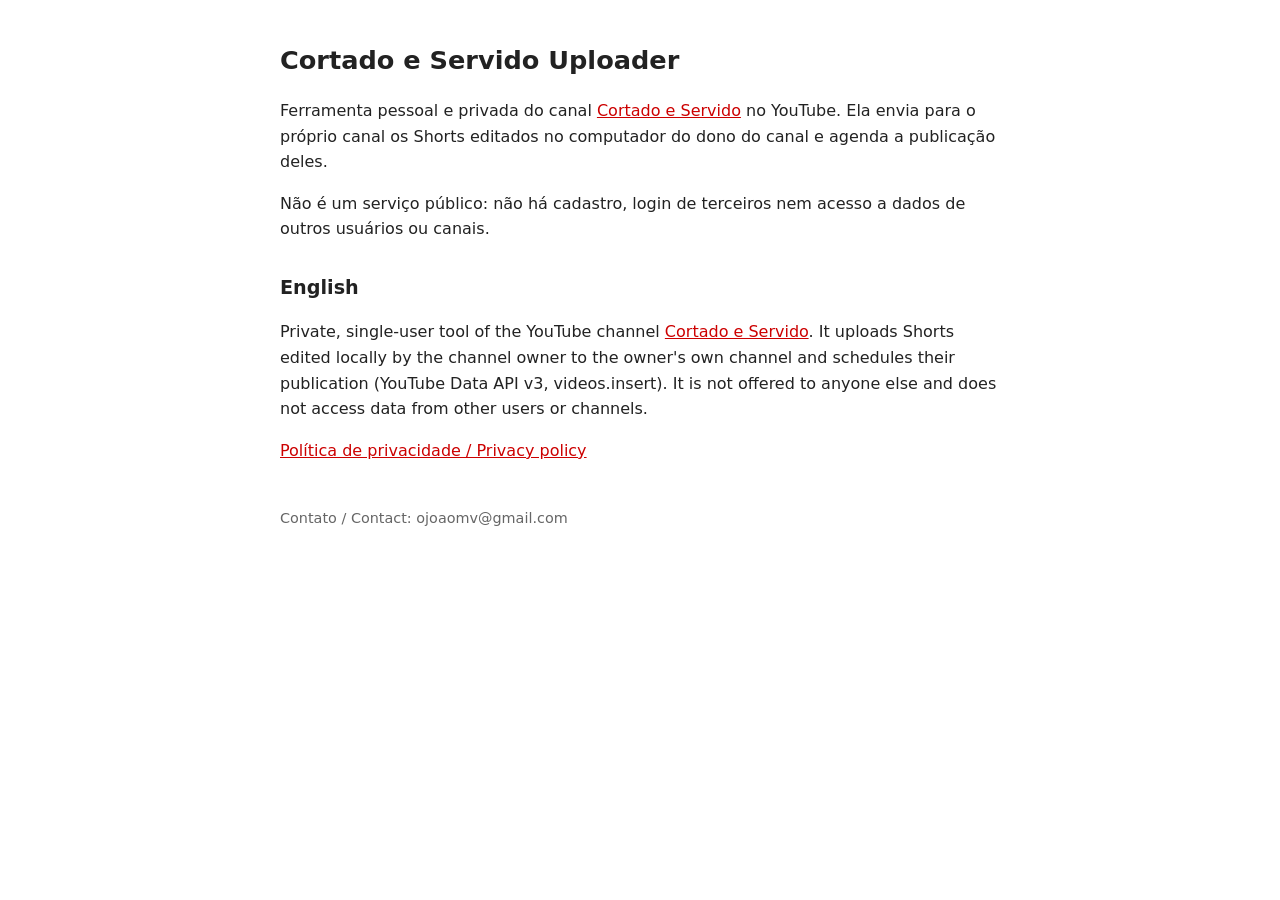
==== index.html @ 006b84f2 "Página e política de privacidade" ====
<!doctype html><html lang="pt-BR"><head><meta charset="utf-8"><meta name="viewport" content="width=device-width,initial-scale=1">
<title>Cortado e Servido Uploader</title><link rel="stylesheet" href="style.css"></head><body>
<h1>Cortado e Servido Uploader</h1>
<p>Ferramenta pessoal e privada do canal <a href="https://www.youtube.com/@cortadoeservido">Cortado e Servido</a> no YouTube.
Ela envia para o próprio canal os Shorts editados no computador do dono do canal e agenda a publicação deles.</p>
<p>Não é um serviço público: não há cadastro, login de terceiros nem acesso a dados de outros usuários ou canais.</p>
<h2>English</h2>
<p>Private, single-user tool of the YouTube channel <a href="https://www.youtube.com/@cortadoeservido">Cortado e Servido</a>.
It uploads Shorts edited locally by the channel owner to the owner's own channel and schedules their publication
(YouTube Data API v3, videos.insert). It is not offered to anyone else and does not access data from other users or channels.</p>
<p><a href="privacidade.html">Política de privacidade / Privacy policy</a></p>
<footer>Contato / Contact: ojoaomv@gmail.com</footer></body></html>
---- style.css ----
body{font-family:system-ui,sans-serif;max-width:720px;margin:40px auto;padding:0 16px;line-height:1.6;color:#222;background:#fff}
h1{font-size:1.6em}h2{font-size:1.2em;margin-top:1.6em}a{color:#c00}footer{margin-top:3em;font-size:.9em;color:#666}
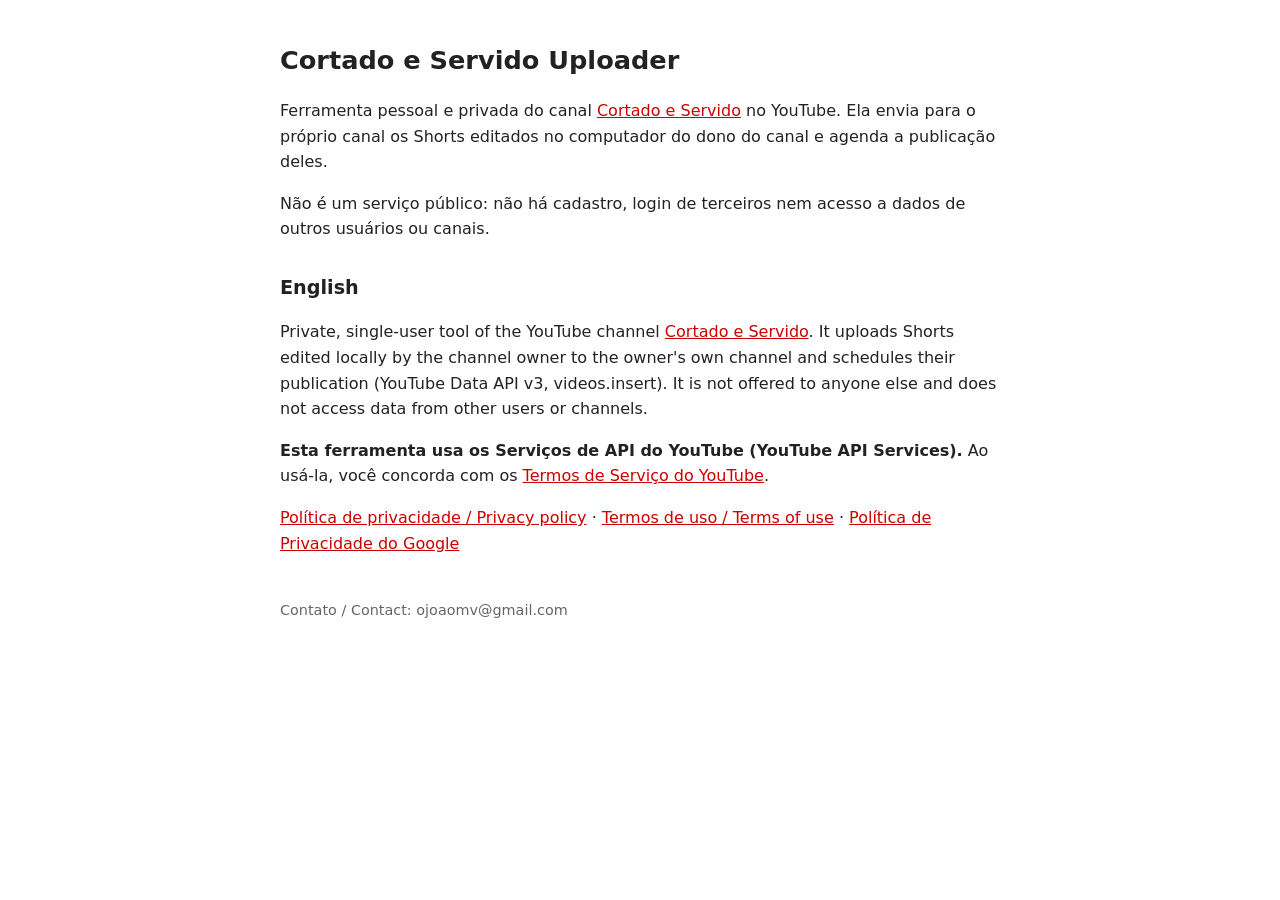
==== commit 300c174d: "Termos de uso e menção aos Serviços de API do YouTube" ====
--- a/index.html
+++ b/index.html
@@ -8,5 +8,8 @@
 <p>Private, single-user tool of the YouTube channel <a href="https://www.youtube.com/@cortadoeservido">Cortado e Servido</a>.
 It uploads Shorts edited locally by the channel owner to the owner's own channel and schedules their publication
 (YouTube Data API v3, videos.insert). It is not offered to anyone else and does not access data from other users or channels.</p>
-<p><a href="privacidade.html">Política de privacidade / Privacy policy</a></p>
+<p><strong>Esta ferramenta usa os Serviços de API do YouTube (YouTube API Services).</strong>
+Ao usá-la, você concorda com os <a href="https://www.youtube.com/t/terms">Termos de Serviço do YouTube</a>.</p>
+<p><a href="privacidade.html">Política de privacidade / Privacy policy</a> · <a href="termos.html">Termos de uso / Terms of use</a>
+· <a href="https://policies.google.com/privacy">Política de Privacidade do Google</a></p>
 <footer>Contato / Contact: ojoaomv@gmail.com</footer></body></html>
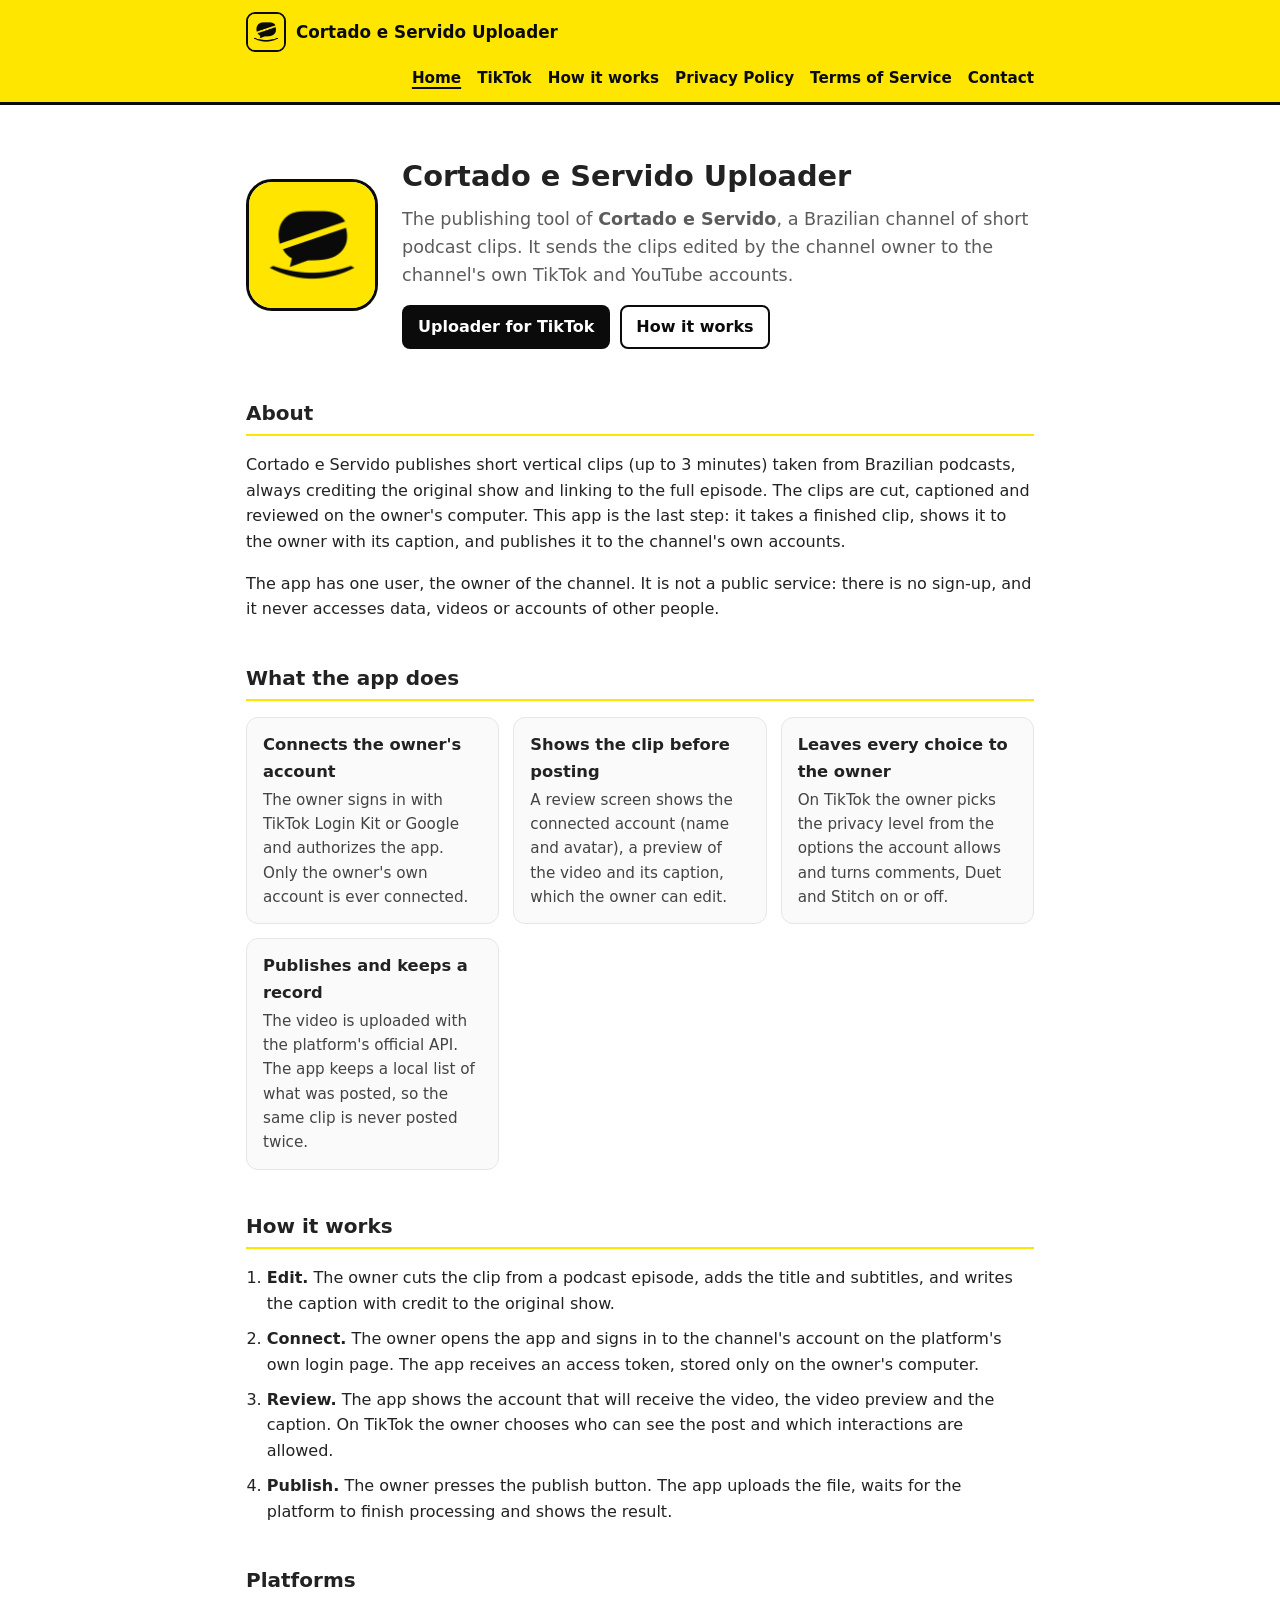
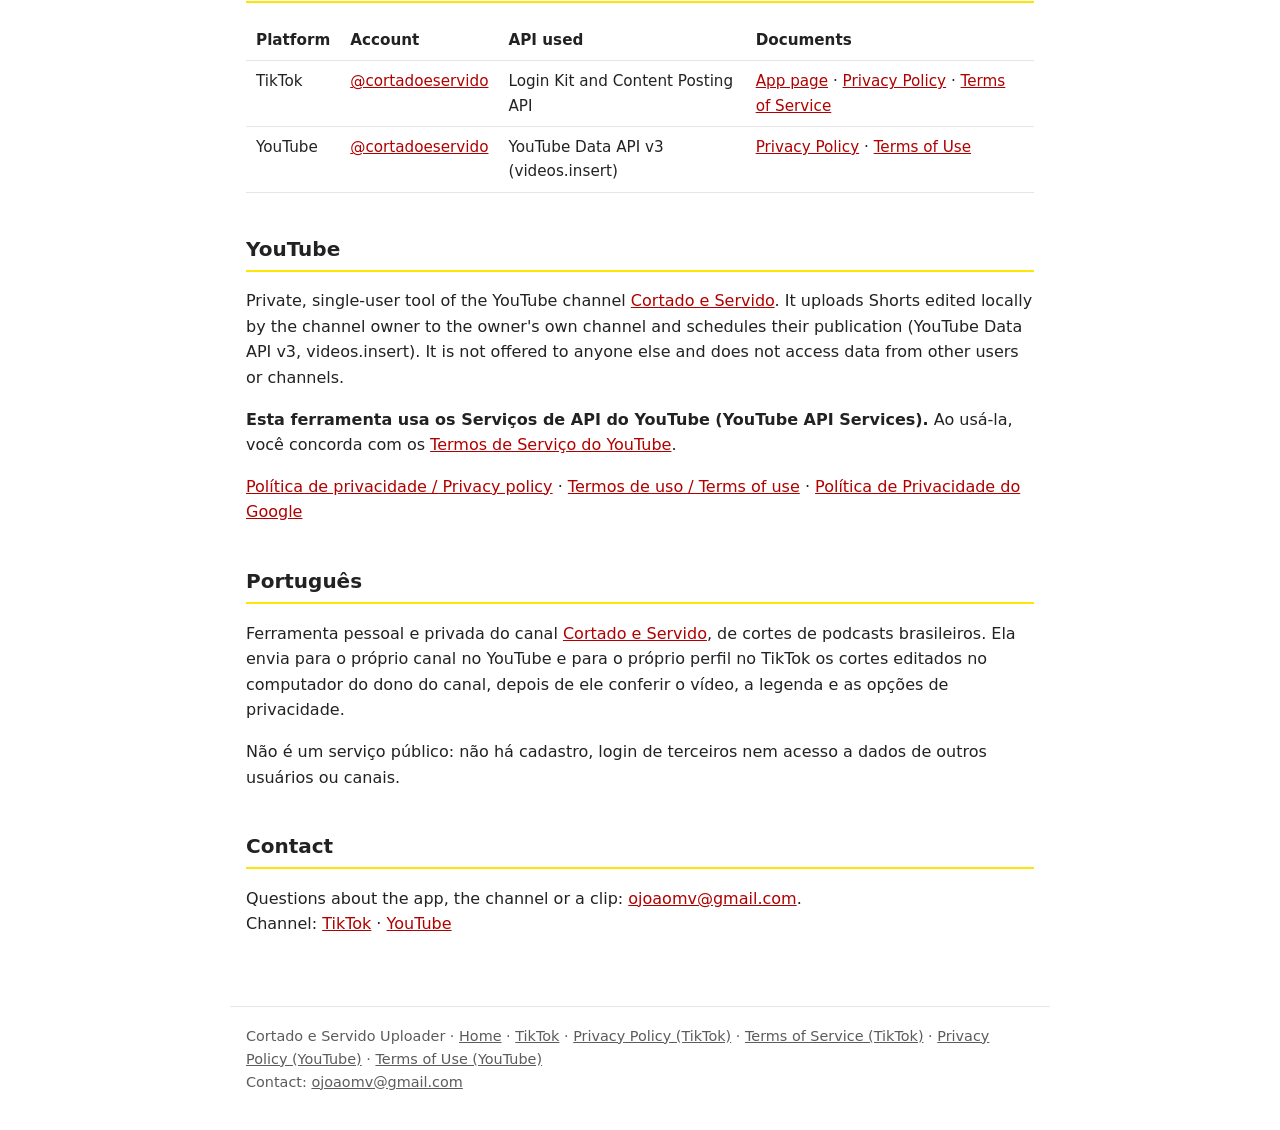
==== commit 58f48e61: "Site completo com o ícone do app: favicon, cabeçalho e páginas ampliadas (reprovação da auditoria do" ====
--- a/index.html
+++ b/index.html
@@ -1,10 +1,44 @@
-<!doctype html><html lang="pt-BR"><head><meta charset="utf-8"><meta name="viewport" content="width=device-width,initial-scale=1">
-<title>Cortado e Servido Uploader</title><link rel="stylesheet" href="style.css"></head><body>
-<h1>Cortado e Servido Uploader</h1>
-<p>Ferramenta pessoal e privada do canal <a href="https://www.youtube.com/@cortadoeservido">Cortado e Servido</a> no YouTube.
-Ela envia para o próprio canal os Shorts editados no computador do dono do canal e agenda a publicação deles.</p>
-<p>Não é um serviço público: não há cadastro, login de terceiros nem acesso a dados de outros usuários ou canais.</p>
-<h2>English</h2>
+<!doctype html><html lang="en"><head><meta charset="utf-8"><meta name="viewport" content="width=device-width,initial-scale=1">
+<title>Cortado e Servido Uploader</title><meta name="description" content="Cortado e Servido Uploader: the publishing tool of the Cortado e Servido podcast clips channel for TikTok and YouTube."><link rel="icon" href="favicon.ico" sizes="any"><link rel="icon" type="image/png" sizes="32x32" href="favicon-32.png"><link rel="apple-touch-icon" href="apple-touch-icon.png"><link rel="stylesheet" href="style.css"></head><body>
+<header class="topo"><div class="dentro"><a class="marca" href="index.html"><img src="icon-512.png" alt="Cortado e Servido Uploader icon" width="40" height="40">Cortado e Servido Uploader</a><nav><a href="index.html" aria-current="page">Home</a><a href="tiktok.html">TikTok</a><a href="index.html#how">How it works</a><a href="tiktok-privacidade.html">Privacy Policy</a><a href="tiktok-termos.html">Terms of Service</a><a href="index.html#contact">Contact</a></nav></div></header>
+<main>
+<section class="capa"><img src="icon-512.png" alt="Cortado e Servido Uploader app icon" width="132" height="132">
+<div><h1>Cortado e Servido Uploader</h1>
+<p class="sub">The publishing tool of <strong>Cortado e Servido</strong>, a Brazilian channel of short podcast clips.
+It sends the clips edited by the channel owner to the channel's own TikTok and YouTube accounts.</p>
+<div class="botoes"><a class="botao" href="tiktok.html">Uploader for TikTok</a><a class="botao claro" href="#how">How it works</a></div></div></section>
+
+<h2 id="about">About</h2>
+<p>Cortado e Servido publishes short vertical clips (up to 3 minutes) taken from Brazilian podcasts, always crediting the original
+show and linking to the full episode. The clips are cut, captioned and reviewed on the owner's computer. This app is the last step:
+it takes a finished clip, shows it to the owner with its caption, and publishes it to the channel's own accounts.</p>
+<p>The app has one user, the owner of the channel. It is not a public service: there is no sign-up, and it never accesses
+data, videos or accounts of other people.</p>
+
+<h2 id="features">What the app does</h2>
+<ul class="grade">
+<li><h3>Connects the owner's account</h3><p>The owner signs in with TikTok Login Kit or Google and authorizes the app. Only the owner's own account is ever connected.</p></li>
+<li><h3>Shows the clip before posting</h3><p>A review screen shows the connected account (name and avatar), a preview of the video and its caption, which the owner can edit.</p></li>
+<li><h3>Leaves every choice to the owner</h3><p>On TikTok the owner picks the privacy level from the options the account allows and turns comments, Duet and Stitch on or off.</p></li>
+<li><h3>Publishes and keeps a record</h3><p>The video is uploaded with the platform's official API. The app keeps a local list of what was posted, so the same clip is never posted twice.</p></li>
+</ul>
+
+<h2 id="how">How it works</h2>
+<ol class="passos">
+<li><strong>Edit.</strong> The owner cuts the clip from a podcast episode, adds the title and subtitles, and writes the caption with credit to the original show.</li>
+<li><strong>Connect.</strong> The owner opens the app and signs in to the channel's account on the platform's own login page. The app receives an access token, stored only on the owner's computer.</li>
+<li><strong>Review.</strong> The app shows the account that will receive the video, the video preview and the caption. On TikTok the owner chooses who can see the post and which interactions are allowed.</li>
+<li><strong>Publish.</strong> The owner presses the publish button. The app uploads the file, waits for the platform to finish processing and shows the result.</li>
+</ol>
+
+<h2 id="platforms">Platforms</h2>
+<table><tr><th>Platform</th><th>Account</th><th>API used</th><th>Documents</th></tr>
+<tr><td>TikTok</td><td><a href="https://www.tiktok.com/@cortadoeservido">@cortadoeservido</a></td><td>Login Kit and Content Posting API</td>
+<td><a href="tiktok.html">App page</a> · <a href="tiktok-privacidade.html">Privacy Policy</a> · <a href="tiktok-termos.html">Terms of Service</a></td></tr>
+<tr><td>YouTube</td><td><a href="https://www.youtube.com/@cortadoeservido">@cortadoeservido</a></td><td>YouTube Data API v3 (videos.insert)</td>
+<td><a href="privacidade.html">Privacy Policy</a> · <a href="termos.html">Terms of Use</a></td></tr></table>
+
+<h2 id="youtube">YouTube</h2>
 <p>Private, single-user tool of the YouTube channel <a href="https://www.youtube.com/@cortadoeservido">Cortado e Servido</a>.
 It uploads Shorts edited locally by the channel owner to the owner's own channel and schedules their publication
 (YouTube Data API v3, videos.insert). It is not offered to anyone else and does not access data from other users or channels.</p>
@@ -12,4 +46,15 @@
 Ao usá-la, você concorda com os <a href="https://www.youtube.com/t/terms">Termos de Serviço do YouTube</a>.</p>
 <p><a href="privacidade.html">Política de privacidade / Privacy policy</a> · <a href="termos.html">Termos de uso / Terms of use</a>
 · <a href="https://policies.google.com/privacy">Política de Privacidade do Google</a></p>
-<footer>Contato / Contact: ojoaomv@gmail.com</footer></body></html>
+
+<h2 id="pt">Português</h2>
+<p>Ferramenta pessoal e privada do canal <a href="https://www.youtube.com/@cortadoeservido">Cortado e Servido</a>, de cortes de podcasts brasileiros.
+Ela envia para o próprio canal no YouTube e para o próprio perfil no TikTok os cortes editados no computador do dono do canal, depois de ele
+conferir o vídeo, a legenda e as opções de privacidade.</p>
+<p>Não é um serviço público: não há cadastro, login de terceiros nem acesso a dados de outros usuários ou canais.</p>
+
+<h2 id="contact">Contact</h2>
+<p>Questions about the app, the channel or a clip: <a href="mailto:ojoaomv@gmail.com">ojoaomv@gmail.com</a>.<br>
+Channel: <a href="https://www.tiktok.com/@cortadoeservido">TikTok</a> · <a href="https://www.youtube.com/@cortadoeservido">YouTube</a></p>
+</main>
+<footer>Cortado e Servido Uploader · <a href="index.html">Home</a> · <a href="tiktok.html">TikTok</a> · <a href="tiktok-privacidade.html">Privacy Policy (TikTok)</a> · <a href="tiktok-termos.html">Terms of Service (TikTok)</a> · <a href="privacidade.html">Privacy Policy (YouTube)</a> · <a href="termos.html">Terms of Use (YouTube)</a><br>Contact: <a href="mailto:ojoaomv@gmail.com">ojoaomv@gmail.com</a></footer></body></html>
--- a/style.css
+++ b/style.css
@@ -1,2 +1,32 @@
-body{font-family:system-ui,sans-serif;max-width:720px;margin:40px auto;padding:0 16px;line-height:1.6;color:#222;background:#fff}
-h1{font-size:1.6em}h2{font-size:1.2em;margin-top:1.6em}a{color:#c00}footer{margin-top:3em;font-size:.9em;color:#666}
+:root{--amarelo:#ffe600;--preto:#0b0b0b;--cinza:#5c5c5c;--linha:#e6e6e6}
+*{box-sizing:border-box}
+body{font-family:system-ui,-apple-system,"Segoe UI",sans-serif;margin:0;line-height:1.6;color:#222;background:#fff}
+header.topo{background:var(--amarelo);border-bottom:3px solid var(--preto)}
+.topo .dentro{display:flex;align-items:center;gap:14px;flex-wrap:wrap;padding-top:12px;padding-bottom:12px}
+.marca{display:flex;align-items:center;gap:10px;font-weight:800;color:var(--preto);text-decoration:none;font-size:1.05em}
+.marca img{width:40px;height:40px;border-radius:9px;border:2px solid var(--preto);display:block}
+nav{margin-left:auto;display:flex;gap:4px 16px;flex-wrap:wrap}
+nav a{color:var(--preto);text-decoration:none;font-weight:600;font-size:.95em}
+nav a:hover,nav a[aria-current]{text-decoration:underline;text-underline-offset:4px;text-decoration-thickness:2px}
+.dentro,main,footer{max-width:820px;margin:0 auto;padding-left:16px;padding-right:16px}
+main{padding-top:8px;padding-bottom:24px}
+.capa{display:flex;gap:24px;align-items:center;flex-wrap:wrap;padding:28px 0 8px}
+.capa img{width:132px;height:132px;border-radius:26px;border:3px solid var(--preto)}
+.capa div{flex:1;min-width:260px}
+h1{font-size:1.8em;line-height:1.2;margin:.6em 0 .4em}
+h2{font-size:1.25em;margin-top:2em;padding-bottom:.25em;border-bottom:2px solid var(--amarelo)}
+h3{font-size:1.02em;margin:0 0 .2em}
+a{color:#b00000}
+.sub{font-size:1.1em;color:var(--cinza);margin:0}
+.botoes{display:flex;gap:10px;flex-wrap:wrap;margin-top:16px}
+.botao{background:var(--preto);color:#fff;text-decoration:none;font-weight:700;padding:9px 16px;border-radius:8px}
+.botao.claro{background:#fff;color:var(--preto);border:2px solid var(--preto);padding:7px 14px}
+.grade{display:grid;grid-template-columns:repeat(auto-fit,minmax(230px,1fr));gap:14px;padding:0;margin:1em 0;list-style:none}
+.grade li{border:1px solid var(--linha);border-radius:12px;padding:14px 16px;background:#fafafa}
+.grade p{margin:0;font-size:.95em;color:#444}
+ol.passos{padding-left:1.3em}ol.passos li{margin-bottom:.6em}
+table{border-collapse:collapse;width:100%;font-size:.95em}
+th,td{text-align:left;padding:8px 10px;border-bottom:1px solid var(--linha);vertical-align:top}
+code{background:#f3f3f3;padding:1px 5px;border-radius:4px;font-size:.92em}
+footer{margin-top:2em;padding-top:18px;padding-bottom:36px;border-top:1px solid var(--linha);font-size:.9em;color:var(--cinza)}
+footer a{color:var(--cinza)}
